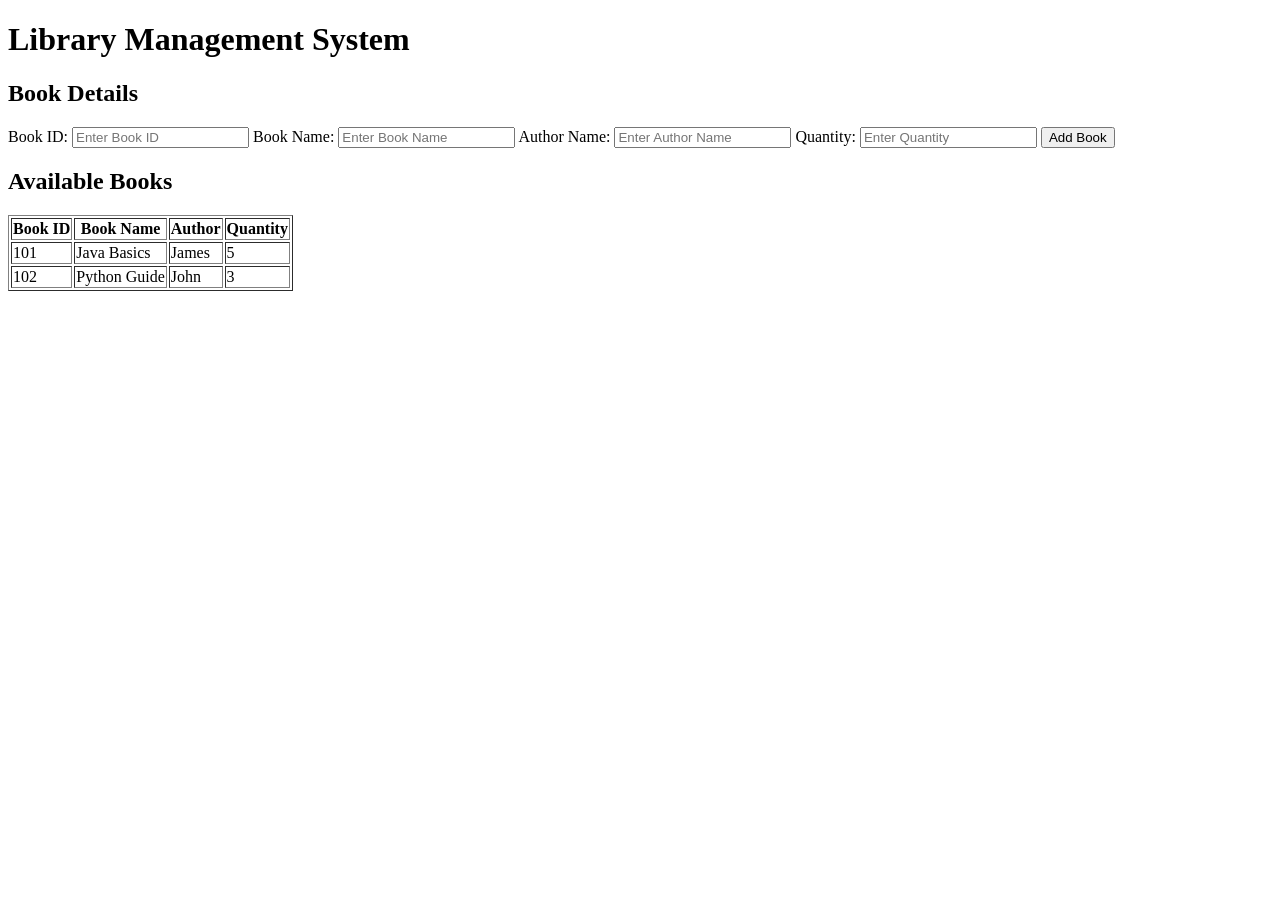
==== index.html @ 78d67e27 "Create index.html" ====
<!DOCTYPE html>
<html lang="en">
<head>
    <title>Library Management System</title>
    <link rel="stylesheet" href="style.css">
</head>
<body>

    <header>
        <h1>Library Management System</h1>
    </header>

    <div class="container">
        <h2>Book Details</h2>

        <form>
            <label>Book ID:</label>
            <input type="text" placeholder="Enter Book ID">

            <label>Book Name:</label>
            <input type="text" placeholder="Enter Book Name">

            <label>Author Name:</label>
            <input type="text" placeholder="Enter Author Name">

            <label>Quantity:</label>
            <input type="number" placeholder="Enter Quantity">

            <button type="submit">Add Book</button>
        </form>

        <h2>Available Books</h2>
        <table border="1">
            <tr>
                <th>Book ID</th>
                <th>Book Name</th>
                <th>Author</th>
                <th>Quantity</th>
            </tr>
            <tr>
                <td>101</td>
                <td>Java Basics</td>
                <td>James</td>
                <td>5</td>
            </tr>
            <tr>
                <td>102</td>
                <td>Python Guide</td>
                <td>John</td>
                <td>3</td>
            </tr>
        </table>
    </div>

</body>
</html>
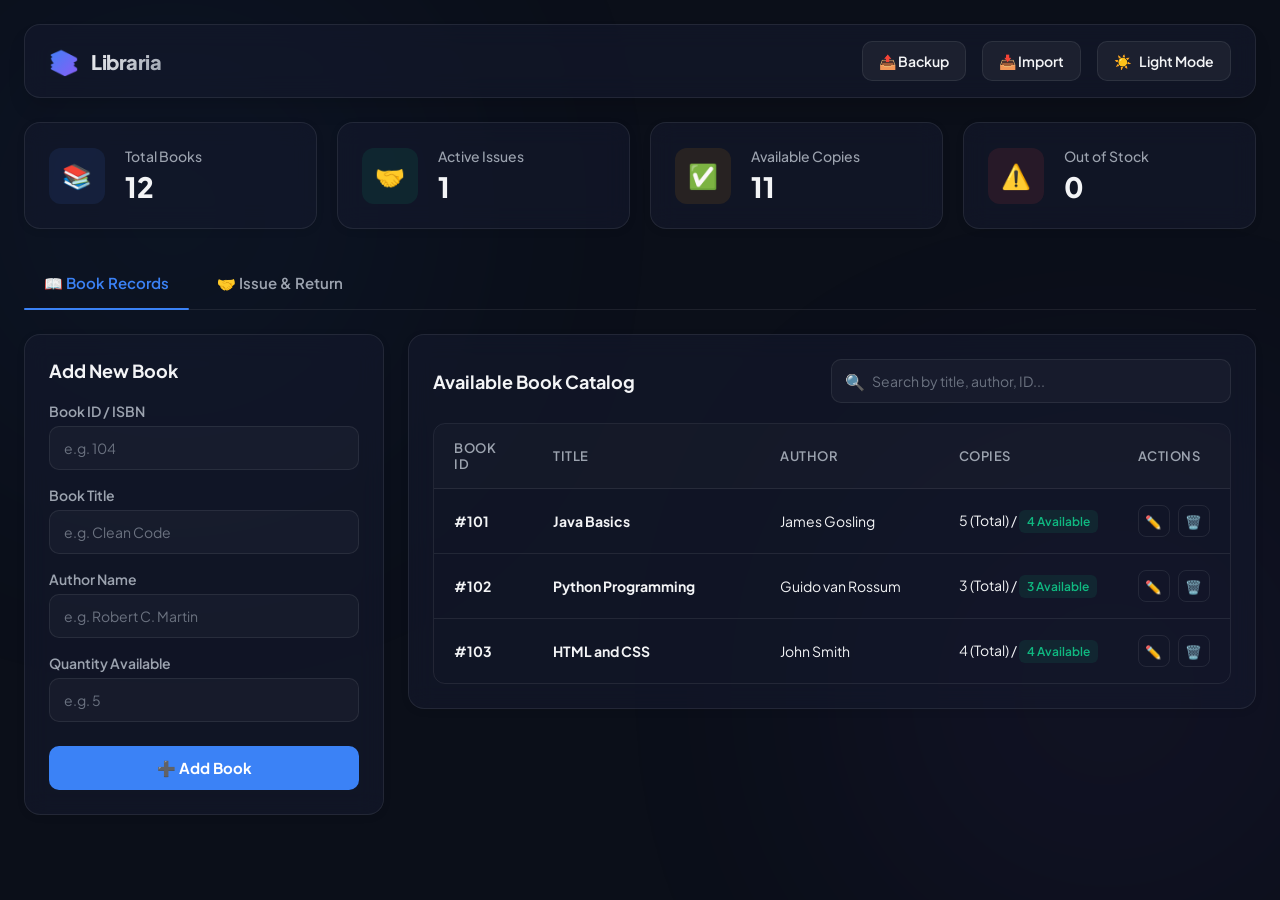
==== commit 427e8d9f: "Upload library system" ====
--- a/index.html
+++ b/index.html
@@ -1,56 +1,209 @@
 <!DOCTYPE html>
-<html lang="en">
+<html lang="en" data-theme="dark">
 <head>
-    <title>Library Management System</title>
+    <meta charset="UTF-8">
+    <meta name="viewport" content="width=device-width, initial-scale=1.0">
+    <title>Antigravity Library System</title>
+    <!-- Modern Favicon -->
+    <link rel="icon" href="data:image/svg+xml,<svg xmlns=%22http://www.w3.org/2000/svg%22 viewBox=%220 0 100 100%22><text y=%22.9em%22 font-size=%2290%22>📚</text></svg>">
+    <!-- Stylesheet -->
     <link rel="stylesheet" href="style.css">
+    <!-- Script -->
+    <script src="app.js" defer></script>
 </head>
 <body>
 
-    <header>
-        <h1>Library Management System</h1>
-    </header>
-
-    <div class="container">
-        <h2>Book Details</h2>
-
-        <form>
-            <label>Book ID:</label>
-            <input type="text" placeholder="Enter Book ID">
-
-            <label>Book Name:</label>
-            <input type="text" placeholder="Enter Book Name">
-
-            <label>Author Name:</label>
-            <input type="text" placeholder="Enter Author Name">
-
-            <label>Quantity:</label>
-            <input type="number" placeholder="Enter Quantity">
-
-            <button type="submit">Add Book</button>
-        </form>
-
-        <h2>Available Books</h2>
-        <table border="1">
-            <tr>
-                <th>Book ID</th>
-                <th>Book Name</th>
-                <th>Author</th>
-                <th>Quantity</th>
-            </tr>
-            <tr>
-                <td>101</td>
-                <td>Java Basics</td>
-                <td>James</td>
-                <td>5</td>
-            </tr>
-            <tr>
-                <td>102</td>
-                <td>Python Guide</td>
-                <td>John</td>
-                <td>3</td>
-            </tr>
-        </table>
+    <!-- Subtle background glows for visual aesthetic -->
+    <div class="bg-glow bg-glow-1"></div>
+    <div class="bg-glow bg-glow-2"></div>
+
+    <div class="app-container">
+        
+        <!-- Header -->
+        <header>
+            <div class="logo-section">
+                <div class="logo-icon">📚</div>
+                <div class="logo-text">Libraria</div>
+            </div>
+            <div class="nav-actions">
+                <button class="action-btn" onclick="exportData()" title="Backup database to JSON file">📤 Backup</button>
+                <button class="action-btn" onclick="triggerImport()" title="Import database from JSON backup">📥 Import</button>
+                <input type="file" id="importFileInput" style="display: none;" accept=".json" onchange="importData(event)">
+                <button id="themeToggleBtn" class="theme-toggle-btn">☀️ Light Mode</button>
+            </div>
+        </header>
+
+        <!-- Dashboard Stats Grid -->
+        <div class="dashboard-grid">
+            <!-- Stat Card 1 -->
+            <div class="stat-card">
+                <div class="stat-icon blue">📚</div>
+                <div class="stat-info">
+                    <span class="stat-label">Total Books</span>
+                    <span id="statTotalBooks" class="stat-value">0</span>
+                </div>
+            </div>
+            <!-- Stat Card 2 -->
+            <div class="stat-card">
+                <div class="stat-icon green">🤝</div>
+                <div class="stat-info">
+                    <span class="stat-label">Active Issues</span>
+                    <span id="statActiveIssues" class="stat-value">0</span>
+                </div>
+            </div>
+            <!-- Stat Card 3 -->
+            <div class="stat-card">
+                <div class="stat-icon yellow">✅</div>
+                <div class="stat-info">
+                    <span class="stat-label">Available Copies</span>
+                    <span id="statAvailableBooks" class="stat-value">0</span>
+                </div>
+            </div>
+            <!-- Stat Card 4 -->
+            <div class="stat-card">
+                <div class="stat-icon red">⚠️</div>
+                <div class="stat-info">
+                    <span class="stat-label">Out of Stock</span>
+                    <span id="statOutOfStock" class="stat-value">0</span>
+                </div>
+            </div>
+        </div>
+
+        <!-- Navigation Tabs -->
+        <div class="tabs">
+            <button class="tab-btn active" data-tab="tabBooks">📖 Book Records</button>
+            <button class="tab-btn" data-tab="tabIssues">🤝 Issue & Return</button>
+        </div>
+
+        <!-- Tab 1: Book Records -->
+        <div id="tabBooks" class="tab-content active">
+            <div class="panel-grid">
+                <!-- Sidebar Form -->
+                <div class="card">
+                    <div id="bookFormTitle" class="card-title">Add New Book</div>
+                    <form id="bookForm">
+                        <div class="form-group">
+                            <label for="bookId">Book ID / ISBN</label>
+                            <input type="number" id="bookId" class="form-control" placeholder="e.g. 104" required min="1">
+                        </div>
+                        <div class="form-group">
+                            <label for="bookName">Book Title</label>
+                            <input type="text" id="bookName" class="form-control" placeholder="e.g. Clean Code" required>
+                        </div>
+                        <div class="form-group">
+                            <label for="bookAuthor">Author Name</label>
+                            <input type="text" id="bookAuthor" class="form-control" placeholder="e.g. Robert C. Martin" required>
+                        </div>
+                        <div class="form-group">
+                            <label for="bookQuantity">Quantity Available</label>
+                            <input type="number" id="bookQuantity" class="form-control" placeholder="e.g. 5" required min="0">
+                        </div>
+                        
+                        <button type="submit" id="bookSubmitBtn" class="btn-submit">➕ Add Book</button>
+                        <button type="button" id="cancelEditBtn" class="btn-reset" style="display: none;" onclick="cancelEditBook()">Cancel Edit</button>
+                    </form>
+                </div>
+
+                <!-- Main Table Section -->
+                <div class="card">
+                    <div class="table-header-controls">
+                        <h2 style="font-size: 18px; text-align: left;">Available Book Catalog</h2>
+                        <div class="search-wrapper">
+                            <span class="search-icon">🔍</span>
+                            <input type="text" id="bookSearch" class="form-control search-input" placeholder="Search by title, author, ID...">
+                        </div>
+                    </div>
+
+                    <div class="table-container">
+                        <table>
+                            <thead>
+                                <tr>
+                                    <th style="width: 15%;">Book ID</th>
+                                    <th style="width: 35%;">Title</th>
+                                    <th style="width: 25%;">Author</th>
+                                    <th style="width: 15%;">Copies</th>
+                                    <th style="width: 10%;">Actions</th>
+                                </tr>
+                            </thead>
+                            <tbody id="booksTableBody">
+                                <!-- Populated dynamically by JS -->
+                            </tbody>
+                        </table>
+                    </div>
+                </div>
+            </div>
+        </div>
+
+        <!-- Tab 2: Issue & Return -->
+        <div id="tabIssues" class="tab-content">
+            <div class="panel-grid">
+                <!-- Sidebar Form -->
+                <div class="card">
+                    <div class="card-title">Issue Book</div>
+                    <form id="issueForm">
+                        <div class="form-group">
+                            <label for="issueBookId">Select Book</label>
+                            <select id="issueBookId" class="form-control" required>
+                                <option value="">-- Select a Book --</option>
+                                <!-- Populated dynamically by JS -->
+                            </select>
+                        </div>
+                        <div class="form-group">
+                            <label for="studentId">Student ID</label>
+                            <input type="text" id="studentId" class="form-control" placeholder="e.g. S1024" required>
+                        </div>
+                        <div class="form-group">
+                            <label for="studentName">Student Name</label>
+                            <input type="text" id="studentName" class="form-control" placeholder="e.g. John Doe" required>
+                        </div>
+                        <div class="form-group">
+                            <label for="issueDate">Issue Date</label>
+                            <input type="date" id="issueDate" class="form-control" required>
+                        </div>
+                        <div class="form-group">
+                            <label for="dueDate">Due Date</label>
+                            <input type="date" id="dueDate" class="form-control" required>
+                        </div>
+
+                        <button type="submit" class="btn-submit">🤝 Issue Book</button>
+                    </form>
+                </div>
+
+                <!-- Main Table Section -->
+                <div class="card">
+                    <div class="table-header-controls">
+                        <h2 style="font-size: 18px; text-align: left;">Issued Books Register</h2>
+                        <div class="search-wrapper">
+                            <span class="search-icon">🔍</span>
+                            <input type="text" id="issueSearch" class="form-control search-input" placeholder="Search by student, book name, ID...">
+                        </div>
+                    </div>
+
+                    <div class="table-container">
+                        <table>
+                            <thead>
+                                <tr>
+                                    <th style="width: 30%;">Book ID & Title</th>
+                                    <th style="width: 25%;">Student Name & ID</th>
+                                    <th style="width: 12%;">Issue Date</th>
+                                    <th style="width: 12%;">Due Date</th>
+                                    <th style="width: 11%;">Status</th>
+                                    <th style="width: 10%;">Actions</th>
+                                </tr>
+                            </thead>
+                            <tbody id="issuesTableBody">
+                                <!-- Populated dynamically by JS -->
+                            </tbody>
+                        </table>
+                    </div>
+                </div>
+            </div>
+        </div>
+
     </div>
+
+    <!-- Toast Notification Container -->
+    <div id="toastNotification" class="toast"></div>
 
 </body>
 </html>
--- a/style.css
+++ b/style.css
@@ -0,0 +1,687 @@
+/* Google Font Import */
+@import url('https://fonts.googleapis.com/css2?family=Plus+Jakarta+Sans:wght@300;400;500;600;700;800&display=swap');
+
+:root {
+    --font-primary: 'Plus Jakarta Sans', sans-serif;
+    
+    /* Dark Theme Colors (Default) */
+    --bg-app: #0b0f19;
+    --bg-card: rgba(20, 26, 46, 0.6);
+    --border-card: rgba(255, 255, 255, 0.08);
+    --border-focus: #3b82f6;
+    
+    --text-primary: #f3f4f6;
+    --text-secondary: #9ca3af;
+    --text-muted: #6b7280;
+    
+    --color-primary: #3b82f6;
+    --color-primary-hover: #2563eb;
+    --color-primary-glow: rgba(59, 130, 246, 0.15);
+    
+    --color-success: #10b981;
+    --color-success-bg: rgba(16, 185, 129, 0.1);
+    --color-warning: #f59e0b;
+    --color-warning-bg: rgba(245, 158, 11, 0.1);
+    --color-danger: #ef4444;
+    --color-danger-bg: rgba(239, 68, 68, 0.1);
+    
+    --shadow-sm: 0 2px 8px -1px rgba(0, 0, 0, 0.1);
+    --shadow-md: 0 12px 20px -4px rgba(0, 0, 0, 0.15);
+    --shadow-lg: 0 20px 25px -5px rgba(0, 0, 0, 0.25);
+    
+    --transition-fast: 0.15s ease;
+    --transition-normal: 0.25s ease;
+}
+
+[data-theme="light"] {
+    /* Light Theme Colors */
+    --bg-app: #f8fafc;
+    --bg-card: rgba(255, 255, 255, 0.8);
+    --border-card: rgba(0, 0, 0, 0.06);
+    --border-focus: #3b82f6;
+    
+    --text-primary: #0f172a;
+    --text-secondary: #475569;
+    --text-muted: #94a3b8;
+    
+    --color-primary: #3b82f6;
+    --color-primary-hover: #1d4ed8;
+    --color-primary-glow: rgba(59, 130, 246, 0.1);
+    
+    --shadow-sm: 0 1px 3px 0 rgba(0, 0, 0, 0.05);
+    --shadow-md: 0 4px 6px -1px rgba(0, 0, 0, 0.05), 0 2px 4px -2px rgba(0, 0, 0, 0.05);
+    --shadow-lg: 0 10px 15px -3px rgba(0, 0, 0, 0.05), 0 4px 6px -4px rgba(0, 0, 0, 0.05);
+}
+
+* {
+    margin: 0;
+    padding: 0;
+    box-sizing: border-box;
+    font-family: var(--font-primary);
+}
+
+body {
+    background-color: var(--bg-app);
+    color: var(--text-primary);
+    min-height: 100vh;
+    overflow-x: hidden;
+    transition: background-color var(--transition-normal), color var(--transition-normal);
+}
+
+/* Background Gradients */
+.bg-glow {
+    position: fixed;
+    width: 600px;
+    height: 600px;
+    border-radius: 50%;
+    filter: blur(150px);
+    z-index: -1;
+    opacity: 0.15;
+    pointer-events: none;
+}
+
+.bg-glow-1 {
+    top: -10%;
+    left: -10%;
+    background: radial-gradient(circle, #3b82f6 0%, transparent 70%);
+}
+
+.bg-glow-2 {
+    bottom: -10%;
+    right: -10%;
+    background: radial-gradient(circle, #8b5cf6 0%, transparent 70%);
+}
+
+/* Container & Layout */
+.app-container {
+    max-width: 1400px;
+    margin: 0 auto;
+    padding: 24px;
+}
+
+/* Navigation Header */
+header {
+    display: flex;
+    justify-content: space-between;
+    align-items: center;
+    padding: 16px 24px;
+    background: var(--bg-card);
+    backdrop-filter: blur(12px);
+    -webkit-backdrop-filter: blur(12px);
+    border: 1px solid var(--border-card);
+    border-radius: 16px;
+    margin-bottom: 24px;
+    box-shadow: var(--shadow-md);
+}
+
+.logo-section {
+    display: flex;
+    align-items: center;
+    gap: 12px;
+}
+
+.logo-icon {
+    font-size: 24px;
+    background: linear-gradient(135deg, #3b82f6, #8b5cf6);
+    -webkit-background-clip: text;
+    -webkit-text-fill-color: transparent;
+    display: flex;
+    align-items: center;
+}
+
+.logo-text {
+    font-size: 20px;
+    font-weight: 800;
+    letter-spacing: -0.5px;
+    background: linear-gradient(135deg, var(--text-primary), var(--text-secondary));
+    -webkit-background-clip: text;
+    -webkit-text-fill-color: transparent;
+}
+
+.nav-actions {
+    display: flex;
+    align-items: center;
+    gap: 16px;
+}
+
+.theme-toggle-btn, .action-btn {
+    background: rgba(255, 255, 255, 0.05);
+    border: 1px solid var(--border-card);
+    color: var(--text-primary);
+    padding: 10px 16px;
+    border-radius: 10px;
+    cursor: pointer;
+    display: flex;
+    align-items: center;
+    gap: 8px;
+    font-size: 14px;
+    font-weight: 600;
+    transition: all var(--transition-fast);
+}
+
+.theme-toggle-btn:hover, .action-btn:hover {
+    background: rgba(255, 255, 255, 0.1);
+    transform: translateY(-1px);
+}
+
+.action-btn-primary {
+    background: var(--color-primary);
+    border: none;
+    color: white;
+}
+
+.action-btn-primary:hover {
+    background: var(--color-primary-hover);
+    box-shadow: 0 0 15px var(--color-primary-glow);
+}
+
+/* Dashboard Stats Grid */
+.dashboard-grid {
+    display: grid;
+    grid-template-columns: repeat(auto-fit, minmax(260px, 1fr));
+    gap: 20px;
+    margin-bottom: 32px;
+}
+
+.stat-card {
+    background: var(--bg-card);
+    backdrop-filter: blur(12px);
+    -webkit-backdrop-filter: blur(12px);
+    border: 1px solid var(--border-card);
+    border-radius: 16px;
+    padding: 24px;
+    display: flex;
+    align-items: center;
+    gap: 20px;
+    box-shadow: var(--shadow-sm);
+    transition: transform var(--transition-normal), box-shadow var(--transition-normal);
+}
+
+.stat-card:hover {
+    transform: translateY(-4px);
+    box-shadow: var(--shadow-md);
+    border-color: rgba(255, 255, 255, 0.15);
+}
+
+.stat-icon {
+    width: 56px;
+    height: 56px;
+    border-radius: 12px;
+    display: flex;
+    align-items: center;
+    justify-content: center;
+    font-size: 24px;
+}
+
+.stat-icon.blue {
+    background: rgba(59, 130, 246, 0.1);
+    color: #3b82f6;
+}
+
+.stat-icon.green {
+    background: rgba(16, 185, 129, 0.1);
+    color: #10b981;
+}
+
+.stat-icon.yellow {
+    background: rgba(245, 158, 11, 0.1);
+    color: #f59e0b;
+}
+
+.stat-icon.red {
+    background: rgba(239, 68, 68, 0.1);
+    color: #ef4444;
+}
+
+.stat-info {
+    display: flex;
+    flex-direction: column;
+}
+
+.stat-label {
+    font-size: 14px;
+    color: var(--text-secondary);
+    font-weight: 500;
+}
+
+.stat-value {
+    font-size: 28px;
+    font-weight: 800;
+    margin-top: 4px;
+}
+
+/* Tabs and Main Content */
+.tabs {
+    display: flex;
+    gap: 8px;
+    border-bottom: 1px solid var(--border-card);
+    margin-bottom: 24px;
+    padding-bottom: 4px;
+}
+
+.tab-btn {
+    background: transparent;
+    border: none;
+    color: var(--text-secondary);
+    padding: 12px 20px;
+    font-size: 15px;
+    font-weight: 600;
+    cursor: pointer;
+    position: relative;
+    transition: color var(--transition-fast);
+}
+
+.tab-btn:hover {
+    color: var(--text-primary);
+}
+
+.tab-btn.active {
+    color: var(--color-primary);
+}
+
+.tab-btn.active::after {
+    content: '';
+    position: absolute;
+    bottom: -5px;
+    left: 0;
+    width: 100%;
+    height: 2px;
+    background-color: var(--color-primary);
+    border-radius: 2px;
+}
+
+.tab-content {
+    display: none;
+}
+
+.tab-content.active {
+    display: block;
+    animation: fadeIn 0.3s ease-out;
+}
+
+@keyframes fadeIn {
+    from { opacity: 0; transform: translateY(8px); }
+    to { opacity: 1; transform: translateY(0); }
+}
+
+/* Panel Layouts */
+.panel-grid {
+    display: grid;
+    grid-template-columns: 360px 1fr;
+    gap: 24px;
+    align-items: start;
+}
+
+@media (max-width: 992px) {
+    .panel-grid {
+        grid-template-columns: 1fr;
+    }
+}
+
+.card {
+    background: var(--bg-card);
+    backdrop-filter: blur(12px);
+    -webkit-backdrop-filter: blur(12px);
+    border: 1px solid var(--border-card);
+    border-radius: 16px;
+    padding: 24px;
+    box-shadow: var(--shadow-sm);
+    margin-bottom: 24px;
+}
+
+.card-title {
+    font-size: 18px;
+    font-weight: 700;
+    margin-bottom: 20px;
+    display: flex;
+    justify-content: space-between;
+    align-items: center;
+}
+
+/* Form Styles */
+.form-group {
+    margin-bottom: 16px;
+}
+
+.form-group label {
+    display: block;
+    font-size: 14px;
+    font-weight: 600;
+    color: var(--text-secondary);
+    margin-bottom: 6px;
+}
+
+.form-control {
+    width: 100%;
+    background: rgba(255, 255, 255, 0.03);
+    border: 1px solid var(--border-card);
+    border-radius: 10px;
+    padding: 12px 14px;
+    color: var(--text-primary);
+    font-size: 14px;
+    transition: all var(--transition-fast);
+}
+
+.form-control::placeholder {
+    color: var(--text-muted);
+}
+
+.form-control:focus {
+    outline: none;
+    border-color: var(--border-focus);
+    background: rgba(255, 255, 255, 0.05);
+    box-shadow: 0 0 0 3px rgba(59, 130, 246, 0.15);
+}
+
+select.form-control {
+    cursor: pointer;
+}
+
+.btn-submit {
+    width: 100%;
+    background: var(--color-primary);
+    color: white;
+    border: none;
+    padding: 12px;
+    border-radius: 10px;
+    font-size: 15px;
+    font-weight: 700;
+    cursor: pointer;
+    display: flex;
+    align-items: center;
+    justify-content: center;
+    gap: 8px;
+    transition: all var(--transition-fast);
+    margin-top: 24px;
+}
+
+.btn-submit:hover {
+    background: var(--color-primary-hover);
+    transform: translateY(-1px);
+    box-shadow: 0 4px 12px var(--color-primary-glow);
+}
+
+.btn-reset {
+    width: 100%;
+    background: transparent;
+    border: 1px solid var(--border-card);
+    color: var(--text-secondary);
+    padding: 10px;
+    border-radius: 10px;
+    font-size: 14px;
+    font-weight: 600;
+    cursor: pointer;
+    margin-top: 10px;
+    transition: all var(--transition-fast);
+}
+
+.btn-reset:hover {
+    background: rgba(255, 255, 255, 0.05);
+    color: var(--text-primary);
+}
+
+/* Search Bar & Header controls for tables */
+.table-header-controls {
+    display: flex;
+    justify-content: space-between;
+    align-items: center;
+    gap: 16px;
+    margin-bottom: 20px;
+}
+
+@media (max-width: 576px) {
+    .table-header-controls {
+        flex-direction: column;
+        align-items: stretch;
+    }
+}
+
+.search-wrapper {
+    position: relative;
+    flex-grow: 1;
+    max-width: 400px;
+}
+
+.search-input {
+    padding-left: 40px;
+}
+
+.search-icon {
+    position: absolute;
+    left: 14px;
+    top: 50%;
+    transform: translateY(-50%);
+    color: var(--text-muted);
+    pointer-events: none;
+}
+
+/* Modern Tables */
+.table-container {
+    overflow-x: auto;
+    border-radius: 12px;
+    border: 1px solid var(--border-card);
+}
+
+table {
+    width: 100%;
+    border-collapse: collapse;
+    text-align: left;
+}
+
+th {
+    background: rgba(255, 255, 255, 0.02);
+    color: var(--text-secondary);
+    font-size: 13px;
+    font-weight: 600;
+    text-transform: uppercase;
+    letter-spacing: 0.5px;
+    padding: 16px 20px;
+    border-bottom: 1px solid var(--border-card);
+}
+
+td {
+    padding: 16px 20px;
+    border-bottom: 1px solid var(--border-card);
+    font-size: 14px;
+    color: var(--text-primary);
+    white-space: nowrap;
+}
+
+tr:last-child td {
+    border-bottom: none;
+}
+
+tr:hover td {
+    background: rgba(255, 255, 255, 0.01);
+}
+
+/* Badges */
+.badge {
+    display: inline-flex;
+    align-items: center;
+    padding: 4px 8px;
+    border-radius: 6px;
+    font-size: 12px;
+    font-weight: 600;
+}
+
+.badge-success {
+    background: var(--color-success-bg);
+    color: var(--color-success);
+}
+
+.badge-warning {
+    background: var(--color-warning-bg);
+    color: var(--color-warning);
+}
+
+.badge-danger {
+    background: var(--color-danger-bg);
+    color: var(--color-danger);
+}
+
+/* Table Action Buttons */
+.table-actions {
+    display: flex;
+    gap: 8px;
+}
+
+.action-icon-btn {
+    background: transparent;
+    border: 1px solid var(--border-card);
+    color: var(--text-secondary);
+    width: 32px;
+    height: 32px;
+    border-radius: 8px;
+    cursor: pointer;
+    display: flex;
+    align-items: center;
+    justify-content: center;
+    transition: all var(--transition-fast);
+}
+
+.action-icon-btn:hover {
+    background: rgba(255, 255, 255, 0.05);
+    color: var(--text-primary);
+}
+
+.action-icon-btn.edit:hover {
+    color: var(--color-primary);
+    border-color: rgba(59, 130, 246, 0.3);
+    background: var(--color-primary-glow);
+}
+
+.action-icon-btn.delete:hover {
+    color: var(--color-danger);
+    border-color: rgba(239, 68, 68, 0.3);
+    background: var(--color-danger-bg);
+}
+
+.action-icon-btn.return:hover {
+    color: var(--color-success);
+    border-color: rgba(16, 185, 129, 0.3);
+    background: var(--color-success-bg);
+}
+
+/* Toast Notification */
+.toast {
+    position: fixed;
+    bottom: 24px;
+    right: 24px;
+    background: #1e293b;
+    border: 1px solid rgba(255, 255, 255, 0.1);
+    color: white;
+    padding: 16px 20px;
+    border-radius: 12px;
+    box-shadow: var(--shadow-lg);
+    z-index: 1000;
+    display: flex;
+    align-items: center;
+    gap: 12px;
+    transform: translateY(100px);
+    opacity: 0;
+    transition: all 0.3s cubic-bezier(0.16, 1, 0.3, 1);
+}
+
+.toast.show {
+    transform: translateY(0);
+    opacity: 1;
+}
+
+.toast-success {
+    border-left: 4px solid var(--color-success);
+}
+
+.toast-error {
+    border-left: 4px solid var(--color-danger);
+}
+
+/* Empty States */
+.empty-state {
+    text-align: center;
+    padding: 48px 24px;
+    color: var(--text-muted);
+}
+
+.empty-icon {
+    font-size: 48px;
+    margin-bottom: 16px;
+    display: inline-block;
+}
+
+.empty-title {
+    font-size: 16px;
+    font-weight: 600;
+    color: var(--text-secondary);
+    margin-bottom: 4px;
+}
+
+.empty-desc {
+    font-size: 14px;
+}
+
+/* Dialog Modals */
+.modal {
+    position: fixed;
+    top: 0;
+    left: 0;
+    width: 100%;
+    height: 100%;
+    background: rgba(0, 0, 0, 0.6);
+    backdrop-filter: blur(4px);
+    display: flex;
+    align-items: center;
+    justify-content: center;
+    z-index: 1000;
+    opacity: 0;
+    pointer-events: none;
+    transition: opacity var(--transition-normal);
+}
+
+.modal.show {
+    opacity: 1;
+    pointer-events: auto;
+}
+
+.modal-content {
+    background: var(--bg-card);
+    border: 1px solid var(--border-card);
+    border-radius: 16px;
+    width: 100%;
+    max-width: 500px;
+    padding: 24px;
+    box-shadow: var(--shadow-lg);
+    transform: translateY(20px);
+    transition: transform var(--transition-normal);
+}
+
+.modal.show .modal-content {
+    transform: translateY(0);
+}
+
+.modal-header {
+    display: flex;
+    justify-content: space-between;
+    align-items: center;
+    margin-bottom: 20px;
+}
+
+.modal-title {
+    font-size: 18px;
+    font-weight: 700;
+}
+
+.modal-close {
+    background: transparent;
+    border: none;
+    color: var(--text-secondary);
+    font-size: 20px;
+    cursor: pointer;
+}
+
+.modal-footer {
+    display: flex;
+    justify-content: flex-end;
+    gap: 12px;
+    margin-top: 24px;
+}
